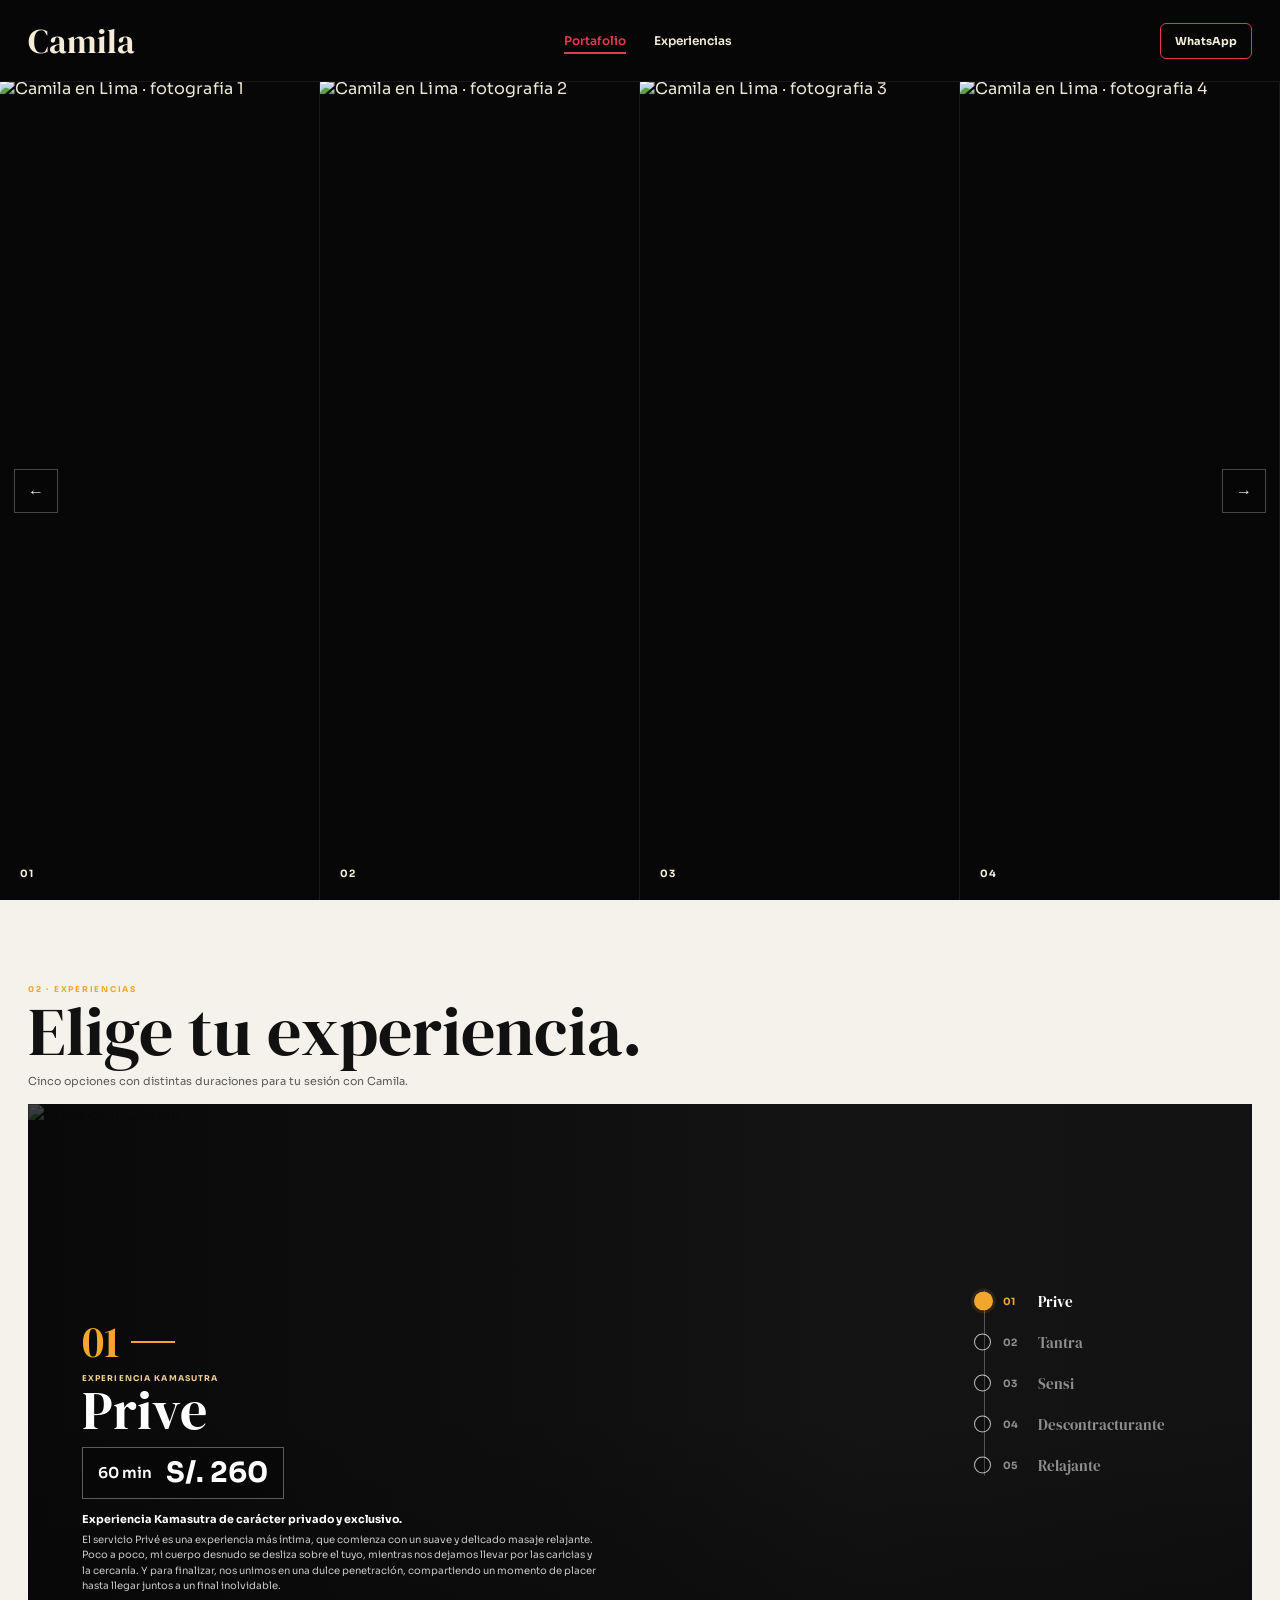
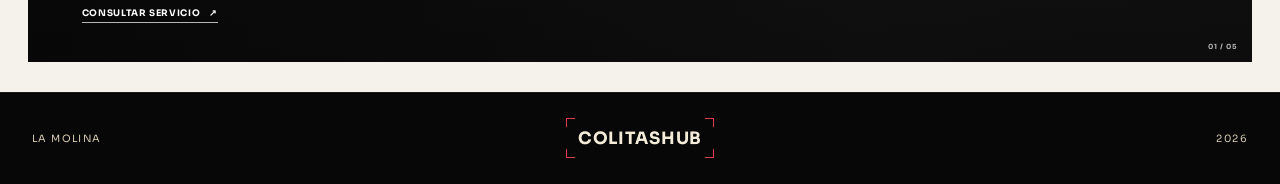
==== Camila/index.html @ efb4d477 "Corrige URL de Camila" ====
<!DOCTYPE html>
<html lang="es-PE">
<head>
  <meta charset="UTF-8">
  <meta name="viewport" content="width=device-width, initial-scale=1.0">
  <meta name="theme-color" content="#070707">
  <meta name="color-scheme" content="dark light">

  <title>Camila en Lima | Portafolio y experiencias | ColitasHub</title>
  <meta name="description" content="Conoce el perfil de Camila en ColitasHub: portafolio, experiencias, duraciones, precios y contacto directo por WhatsApp en Lima.">
  <meta name="robots" content="index,follow,max-image-preview:large">
  <link rel="canonical" href="https://colitashub.com/Camila">
  <meta name="author" content="ColitasHub">

  <link rel="icon" href="https://media.nannaspa.com/shared/colitashub/favicon/favicon.ico" sizes="any">
  <link rel="icon" type="image/png" sizes="32x32" href="https://media.nannaspa.com/shared/colitashub/favicon/favicon-32x32.png">
  <link rel="icon" type="image/png" sizes="16x16" href="https://media.nannaspa.com/shared/colitashub/favicon/favicon-16x16.png">
  <link rel="apple-touch-icon" sizes="180x180" href="https://media.nannaspa.com/shared/colitashub/favicon/apple-touch-icon.png">
  <link rel="manifest" href="https://media.nannaspa.com/shared/colitashub/favicon/site.webmanifest">

  <meta property="og:type" content="profile">
  <meta property="og:locale" content="es_PE">
  <meta property="og:site_name" content="ColitasHub">
  <meta property="og:url" content="https://colitashub.com/Camila">
  <meta property="og:title" content="Camila en Lima | ColitasHub">
  <meta property="og:description" content="Explora el portafolio y las experiencias de Camila en ColitasHub.">
  <meta property="og:image" content="https://media.nannaspa.com/catalogo/masajistas/Camila/camila-masajista-nanna-lima-lenceria-portada.webp">
  <meta property="og:image:alt" content="Camila — ColitasHub">

  <meta name="twitter:card" content="summary_large_image">
  <meta name="twitter:title" content="Camila en Lima | ColitasHub">
  <meta name="twitter:description" content="Portafolio, experiencias y contacto directo con Camila en ColitasHub.">
  <meta name="twitter:image" content="https://media.nannaspa.com/catalogo/masajistas/Camila/camila-masajista-nanna-lima-lenceria-portada.webp">

  <link rel="preconnect" href="https://media.nannaspa.com" crossorigin>
  <link rel="preload" as="image" href="https://media.nannaspa.com/catalogo/masajistas/Camila/camila-masajista-nanna-lima-lenceria-01.webp" fetchpriority="high">
  <link rel="preload" as="image" href="https://media.nannaspa.com/servicios/masaje-prive-nanna-lima.webp">

  <link rel="preconnect" href="https://fonts.googleapis.com">
  <link rel="preconnect" href="https://fonts.gstatic.com" crossorigin>
  <link href="https://fonts.googleapis.com/css2?family=DM+Serif+Display&family=Sora:wght@300;400;500;600;700&display=swap" rel="stylesheet">

  <link rel="stylesheet" href="styles-camila.css?v=20261027-1">
  <script src="app-camila.js?v=20261027-1" defer></script>

  <script type="application/ld+json">
  {
    "@context": "https://schema.org",
    "@type": "ProfilePage",
    "name": "Camila | ColitasHub",
    "url": "https://colitashub.com/Camila",
    "description": "Perfil de Camila en ColitasHub con portafolio, experiencias y contacto en Lima.",
    "inLanguage": "es-PE",
    "mainEntity": {
      "@type": "Person",
      "name": "Camila",
      "image": "https://media.nannaspa.com/catalogo/masajistas/Camila/camila-masajista-nanna-lima-lenceria-portada.webp",
      "description": "Perfil destacado de ColitasHub en Lima."
    },
    "isPartOf": {
      "@type": "WebSite",
      "name": "ColitasHub",
      "url": "https://colitashub.com/"
    }
  }
  </script>
</head>
<body>

  <header class="floating-nav">
    <a class="profile-title" href="../index.html" aria-label="Camila — volver a ColitasHub">Camila</a>

    <nav class="top-links" aria-label="Navegación del perfil de Camila">
      <a class="menu-link is-active" href="#portafolio">Portafolio</a>
      <a class="menu-link" href="#experiencias">Experiencias</a>
    </nav>

    <a class="whatsapp-button" href="https://wa.me/51941718359" target="_blank" rel="noopener noreferrer" aria-label="Contactar a Camila por WhatsApp">
      WhatsApp
    </a>
  </header>

  <main>
    <section class="portfolio-panels" id="portafolio" aria-labelledby="portafolio-title">
      <h1 id="portafolio-title" class="sr-only">Camila en Lima — portafolio y experiencias</h1>

      <button class="gallery-arrow gallery-prev" id="galleryPrev" type="button" aria-label="Ver elemento anterior del portafolio">←</button>

      <div class="panel-track" id="panelTrack" aria-label="Portafolio de fotos de Camila"></div>

      <button class="gallery-arrow gallery-next" id="galleryNext" type="button" aria-label="Ver siguiente elemento del portafolio">→</button>
    </section>

    <section class="experiences-section" id="experiencias" aria-labelledby="experiencias-title">
      <div class="experiences-heading">
        <p class="eyebrow">02 · EXPERIENCIAS</p>
        <h2 id="experiencias-title">Elige tu experiencia.</h2>
        <p>Cinco opciones con distintas duraciones para tu sesión con Camila.</p>
      </div>

      <div class="experience-stage">
        <div class="experience-media">
          <img
            id="experienceImage"
            src="https://media.nannaspa.com/servicios/masaje-prive-nanna-lima.webp"
            alt="Experiencia Prive con Camila"
            width="1600"
            height="1000"
            loading="eager"
            decoding="async"
          >
        </div>

        <div class="experience-overlay" id="experienceOverlay" aria-hidden="true"></div>

        <article class="experience-copy" aria-live="polite">
          <div class="experience-number-row" aria-hidden="true">
            <span id="experienceNumber">01</span>
            <span class="number-line"></span>
          </div>

          <p class="experience-kicker" id="experienceKicker">Experiencia Kamasutra</p>
          <h3 id="experienceTitle">Prive</h3>

          <div class="experience-prices" id="experiencePrices" aria-label="Precios de Prive">
            <span class="price-chip">60 min <strong>S/. 260</strong></span>
          </div>

          <p class="experience-lead" id="experienceLead">Experiencia Kamasutra de carácter privado y exclusivo.</p>
          <p class="experience-detail" id="experienceDetail">El servicio Privé es una experiencia más íntima, que comienza con un suave y delicado masaje relajante. Poco a poco, mi cuerpo desnudo se desliza sobre el tuyo, mientras nos dejamos llevar por las caricias y la cercanía. Y para finalizar, nos unimos en una dulce penetración, compartiendo un momento de placer hasta llegar juntos a un final inolvidable.</p>

          <a class="experience-cta" href="https://wa.me/51941718359" target="_blank" rel="noopener noreferrer" aria-label="Consultar la experiencia seleccionada por WhatsApp">
            Consultar servicio <span aria-hidden="true">↗</span>
          </a>
        </article>

        <nav class="experience-nav" id="experienceNav" aria-label="Seleccionar experiencia"></nav>

        <div class="experience-count" id="experienceCount" aria-live="polite">01 / 05</div>
      </div>

      <noscript>
        <div class="noscript-services">
          <h3>Experiencias disponibles</h3>
          <p>Prive: 60 min S/. 260</p>
          <p>Tantra: 50 min S/. 220</p>
          <p>Sensi: 50 min S/. 180</p>
          <p>Descontracturante: 50 min S/. 130</p>
          <p>Relajante: 50 min S/. 100</p>
        </div>
      </noscript>
    </section>
  </main>

  <footer class="site-footer">
    <div class="footer-side footer-left">La Molina</div>

    <a class="footer-brand" href="../index.html" aria-label="Volver a ColitasHub">
      <span class="footer-frame" aria-hidden="true">
        <span class="footer-corner tl"></span>
        <span class="footer-corner tr"></span>
        <span class="footer-corner bl"></span>
        <span class="footer-corner br"></span>
        <span>COLITASHUB</span>
      </span>
    </a>

    <div class="footer-side footer-right">2026</div>
  </footer>

  <div class="video-modal" id="videoModal" aria-hidden="true">
    <div class="video-modal-backdrop" data-close-video></div>
    <div class="video-modal-dialog" role="dialog" aria-modal="true" aria-label="Video de Camila">
      <button class="video-modal-close" id="videoModalClose" type="button" aria-label="Cerrar video">×</button>
      <div class="video-modal-frame">
        <video id="videoModalPlayer" controls playsinline preload="metadata" aria-label="Video de Camila"></video>
      </div>
    </div>
  </div>

  <div class="image-modal" id="imageModal" aria-hidden="true">
    <div class="image-modal-backdrop" data-close-image></div>
    <div class="image-modal-dialog" role="dialog" aria-modal="true" aria-label="Fotografía ampliada de Camila">
      <button class="image-modal-close" id="imageModalClose" type="button" aria-label="Cerrar fotografía">×</button>
      <button class="image-modal-arrow image-modal-prev" id="imageModalPrev" type="button" aria-label="Fotografía anterior">←</button>
      <div class="image-modal-frame">
        <img id="imageModalPhoto" src="" alt="Fotografía ampliada de Camila">
      </div>
      <button class="image-modal-arrow image-modal-next" id="imageModalNext" type="button" aria-label="Fotografía siguiente">→</button>
      <div class="image-modal-count" id="imageModalCount" aria-live="polite"></div>
    </div>
  </div>

</body>
</html>
---- Camila/styles-camila.css ----
:root{
  --black:#070707;
  --ivory:#f4ecd9;
  --ivory-soft:#d7ccb4;
  --red:#e03a4e;
  --gold:#f2a62b;
  --serif:"DM Serif Display",Georgia,serif;
  --sans:"Sora",Arial,sans-serif;
  --header-h:82px;
}

*{box-sizing:border-box;margin:0;padding:0}
html{scroll-behavior:smooth;scroll-padding-top:var(--header-h)}
body{
  min-width:320px;
  background:var(--black);
  color:var(--ivory);
  font-family:var(--sans);
  overflow-x:hidden;
}
img{display:block;width:100%}
a{text-decoration:none;color:inherit}
button{font:inherit}

.floating-nav{
  position:fixed;
  z-index:50;
  top:0;left:0;
  width:100%;
  height:var(--header-h);
  display:grid;
  grid-template-columns:auto 1fr auto;
  align-items:center;
  gap:24px;
  padding:0 28px;
  background:rgba(7,7,7,.76);
  backdrop-filter:blur(12px);
  border-bottom:1px solid rgba(244,236,217,.07);
}
.profile-title{
  font-family:var(--serif);
  font-size:34px;
  line-height:1;
}
.top-links{
  display:flex;
  justify-content:center;
  gap:28px;
}
.menu-link{
  position:relative;
  color:var(--ivory);
  font-size:12px;
  font-weight:600;
  opacity:0;
  transform:translateY(-8px);
  transition:color .25s ease,transform .25s ease,opacity .5s ease;
}
body.loaded .menu-link{opacity:1;transform:translateY(0)}
body.loaded .menu-link:nth-child(1){transition-delay:.10s}
body.loaded .menu-link:nth-child(2){transition-delay:.18s}
.menu-link::after{
  content:"";
  position:absolute;
  left:0;bottom:-6px;
  width:0;height:2px;
  background:var(--red);
  transition:width .25s ease;
}
.menu-link:hover,.menu-link.is-active{color:var(--red);transform:translateY(-2px)}
.menu-link:hover::after,.menu-link.is-active::after{width:100%}
.whatsapp-button{
  border:1px solid var(--red);
  border-radius:6px;
  padding:10px 14px;
  font-size:11px;
  font-weight:700;
  transition:.25s ease;
}
.whatsapp-button:hover{background:var(--red);transform:translateY(-2px)}

.portfolio-panels{
  position:relative;
  min-height:100vh;
  padding-top:var(--header-h);
  overflow:hidden;
}
.panel-track{
  display:flex;
  width:100%;
  height:calc(100vh - var(--header-h));
  overflow-x:auto;
  overflow-y:hidden;
  scroll-behavior:smooth;
  scroll-snap-type:x proximity;
  scrollbar-width:none;
}
.panel-track::-webkit-scrollbar{display:none}
.gallery-panel{
  position:relative;
  flex:0 0 25%;
  height:100%;
  overflow:hidden;
  border-right:1px solid rgba(244,236,217,.08);
  opacity:0;
  transform:translateY(20px);
  scroll-snap-align:start;
  transition:opacity .75s ease,transform .75s cubic-bezier(.2,.7,.2,1);
}
body.loaded .gallery-panel{opacity:1;transform:translateY(0)}
body.loaded .gallery-panel:nth-child(1){transition-delay:.06s}
body.loaded .gallery-panel:nth-child(2){transition-delay:.12s}
body.loaded .gallery-panel:nth-child(3){transition-delay:.18s}
body.loaded .gallery-panel:nth-child(4){transition-delay:.24s}
.gallery-panel img,
.gallery-panel video{
  position:absolute;inset:0;
  width:100%;height:100%;
  object-fit:cover;
  transform:scale(1.01);
  filter:brightness(.98) contrast(1.02);
  transition:transform .65s cubic-bezier(.2,.7,.2,1),filter .45s ease;
}
.gallery-panel::after{
  content:"";
  position:absolute;inset:0;
  background:linear-gradient(0deg,rgba(7,7,7,.22),rgba(7,7,7,.02) 48%);
}
.panel-number{
  position:absolute;
  z-index:4;
  left:20px;bottom:20px;
  font-size:10px;
  font-weight:700;
  letter-spacing:.14em;
}
@media(hover:hover) and (pointer:fine){
  .gallery-panel:hover img,
  .gallery-panel:hover video{transform:scale(1.05);filter:brightness(1.02)}
}
.gallery-arrow{
  position:absolute;
  z-index:20;
  top:calc(50% + (var(--header-h)/2));
  transform:translateY(-50%);
  width:44px;height:44px;
  border:1px solid rgba(244,236,217,.28);
  background:rgba(7,7,7,.42);
  color:var(--ivory);
  cursor:pointer;
  transition:.25s ease;
}
.gallery-arrow:hover{background:var(--red);border-color:var(--red);transform:translateY(-50%) scale(1.05)}
.gallery-prev{left:14px}
.gallery-next{right:14px}

/* EXPERIENCIAS COMPACTAS */
.experiences-section{
  background:#f5f2ec;
  color:#111;
  padding:84px 28px 30px;
}

.experiences-heading{
  max-width:840px;
  margin-bottom:16px;
}
.eyebrow{
  color:var(--gold);
  font-size:8px;
  font-weight:700;
  letter-spacing:.22em;
  margin-bottom:6px;
}
.experiences-heading h2{
  font-family:var(--serif);
  font-size:clamp(44px,5.3vw,76px);
  line-height:.94;
  font-weight:400;
}
.experiences-heading>p:last-child{
  margin-top:10px;
  color:#5d5a54;
  font-size:11px;
}

/* más compacta: antes hasta 760px */
.experience-stage{
  position:relative;
  height:min(62vh,610px);
  min-height:500px;
  overflow:hidden;
  background:#161616;
}

.experience-media,
.experience-overlay{
  position:absolute;
  inset:0;
}

.experience-media img{
  width:100%;
  height:100%;
  object-fit:cover;
  opacity:1;
  transform:scale(1);
  filter:brightness(1);
  transition:
    opacity .65s cubic-bezier(.2,.7,.2,1),
    transform .95s cubic-bezier(.2,.7,.2,1),
    filter .85s cubic-bezier(.2,.7,.2,1);
}

/* entrada: grande -> pequeño / oscuro -> visible */
.experience-media img.is-changing{
  opacity:.38;
  transform:scale(1.07);
  filter:brightness(.40);
}

.experience-overlay{
  background:
    linear-gradient(90deg,rgba(5,5,5,.76) 0%,rgba(5,5,5,.42) 41%,rgba(5,5,5,.12) 68%,rgba(5,5,5,.22) 100%),
    linear-gradient(0deg,rgba(5,5,5,.42),transparent 45%);
  opacity:1;
  transition:opacity .8s cubic-bezier(.2,.7,.2,1);
}
.experience-overlay.is-changing{
  opacity:1;
  background:
    linear-gradient(90deg,rgba(5,5,5,.88) 0%,rgba(5,5,5,.70) 46%,rgba(5,5,5,.48) 74%,rgba(5,5,5,.60) 100%),
    linear-gradient(0deg,rgba(5,5,5,.68),rgba(5,5,5,.28) 55%,rgba(5,5,5,.15));
}

.experience-copy{
  position:absolute;
  z-index:4;
  left:4.4%;
  bottom:7%;
  width:min(46%,560px);
  color:white;
}

.experience-number-row{
  display:flex;
  align-items:center;
  gap:12px;
  color:var(--gold);
}
#experienceNumber{
  font-family:var(--serif);
  font-size:44px;
  line-height:1;
}
.number-line{
  width:44px;
  height:2px;
  background:var(--gold);
}
.experience-kicker{
  margin-top:9px;
  color:#f3d094;
  font-size:8px;
  font-weight:700;
  letter-spacing:.14em;
  text-transform:uppercase;
}
.experience-copy h3{
  margin-top:2px;
  font-family:var(--serif);
  font-size:clamp(42px,4.2vw,65px);
  line-height:.94;
  font-weight:400;
}
.experience-prices{
  display:flex;
  gap:8px;
  flex-wrap:wrap;
  margin-top:11px;
}
.price-chip{
  display:inline-flex;
  align-items:center;
  gap:12px;
  border:1px solid rgba(255,255,255,.34);
  background:rgba(0,0,0,.28);
  padding:11px 15px;
  font-size:15px;
  line-height:1;
  font-weight:600;
}
.price-chip strong{
  margin-left:2px;
  color:white;
  font-size:28px;
  line-height:1;
  font-weight:700;
}
.experience-lead{
  margin-top:13px;
  font-size:11px;
  font-weight:700;
  max-width:520px;
}
.experience-detail{
  margin-top:6px;
  color:rgba(255,255,255,.77);
  font-size:10px;
  line-height:1.55;
  max-width:520px;
}
.experience-cta{
  display:inline-flex;
  gap:9px;
  margin-top:13px;
  color:white;
  font-size:9px;
  font-weight:700;
  text-transform:uppercase;
  letter-spacing:.07em;
  border-bottom:1px solid rgba(255,255,255,.7);
  padding-bottom:3px;
  transition:.25s ease;
}
.experience-cta:hover{color:var(--gold);border-color:var(--gold)}

.experience-nav{
  position:absolute;
  z-index:5;
  right:6%;
  top:50%;
  transform:translateY(-50%);
  display:flex;
  flex-direction:column;
}
.experience-nav::before{
  content:"";
  position:absolute;
  left:10px;
  top:10px;
  bottom:10px;
  width:1px;
  background:rgba(255,255,255,.28);
}
.experience-tab{
  position:relative;
  display:grid;
  grid-template-columns:22px 28px auto;
  align-items:center;
  gap:7px;
  min-width:205px;
  border:0;
  background:transparent;
  color:rgba(255,255,255,.52);
  text-align:left;
  padding:10px 0;
  cursor:pointer;
  transition:.25s ease;
}
.experience-tab .dot{
  position:relative;
  z-index:2;
  width:17px;
  height:17px;
  border:1px solid rgba(255,255,255,.72);
  border-radius:50%;
  background:rgba(0,0,0,.18);
  transition:.25s ease;
}
.experience-tab .tab-num{
  font-size:10px;
  font-weight:700;
  letter-spacing:.07em;
}
.experience-tab .tab-name{
  font-family:var(--serif);
  font-size:15px;
}
.experience-tab.is-active{
  color:white;
}
.experience-tab.is-active .dot{
  width:19px;height:19px;
  background:var(--gold);
  border:4px solid rgba(242,166,43,.28);
  box-shadow:0 0 0 3px rgba(242,166,43,.11);
}
.experience-tab.is-active .tab-num{color:var(--gold)}
.experience-tab:hover{color:white}

.experience-count{
  position:absolute;
  z-index:5;
  right:14px;
  bottom:11px;
  color:rgba(255,255,255,.68);
  font-size:7px;
  font-weight:700;
  letter-spacing:.14em;
}

/* FOOTER */
.site-footer{
  min-height:92px;
  display:grid;
  grid-template-columns:1fr auto 1fr;
  align-items:center;
  gap:20px;
  padding:22px 32px;
  background:var(--black);
  border-top:1px solid rgba(244,236,217,.08);
  color:var(--ivory-soft);
}
.footer-side{font-size:10px;text-transform:uppercase;letter-spacing:.14em}
.footer-left{justify-self:start}
.footer-right{justify-self:end}
.footer-brand{justify-self:center}
.footer-frame{
  position:relative;
  display:inline-flex;
  align-items:center;
  justify-content:center;
  min-width:138px;
  min-height:40px;
  padding:7px 12px;
  color:var(--ivory);
  font-size:17px;
  font-weight:700;
  letter-spacing:.04em;
}
.footer-corner{
  position:absolute;
  width:9px;height:9px;
  border-color:var(--red);
  border-style:solid;
}
.footer-corner.tl{top:0;left:0;border-width:1.5px 0 0 1.5px}
.footer-corner.tr{top:0;right:0;border-width:1.5px 1.5px 0 0}
.footer-corner.bl{bottom:0;left:0;border-width:0 0 1.5px 1.5px}
.footer-corner.br{bottom:0;right:0;border-width:0 1.5px 1.5px 0}

@media(max-width:1050px){
  .gallery-panel{flex-basis:33.333%}
  .experience-copy{width:52%}
  .experience-nav{right:3.5%}
}

@media(max-width:760px){
  :root{--header-h:92px}

  .floating-nav{
    height:var(--header-h);
    padding:12px 14px;
    grid-template-columns:auto 1fr;
    align-items:start;
    row-gap:8px;
  }
  .profile-title{font-size:28px}
  .top-links{justify-content:flex-end;gap:14px}
  .menu-link{font-size:10px}
  .whatsapp-button{
    grid-column:2;
    justify-self:end;
    padding:7px 10px;
    font-size:10px;
  }

  .panel-track{
    height:calc(100vh - var(--header-h));
    scroll-snap-type:x mandatory;
  }
  .gallery-panel{
    flex:0 0 82%;
    scroll-snap-align:center;
  }
  .gallery-arrow{
    width:40px;height:40px;
    top:calc(50% + (var(--header-h)/2));
  }
  .gallery-prev{left:8px}
  .gallery-next{right:8px}

  .experiences-section{
    padding:98px 16px 20px;
  }
  .experiences-heading{
    margin-bottom:12px;
  }
  .experiences-heading h2{
    font-size:46px;
  }
  .experiences-heading>p:last-child{
    margin-top:7px;
    font-size:9.5px;
  }

  .experience-stage{
    height:66vh;
    min-height:520px;
  }
  .experience-overlay{
    background:
      linear-gradient(0deg,rgba(5,5,5,.84) 0%,rgba(5,5,5,.54) 44%,rgba(5,5,5,.12) 73%),
      linear-gradient(90deg,rgba(5,5,5,.18),rgba(5,5,5,.08));
  }
  .experience-overlay.is-changing{
    background:
      linear-gradient(0deg,rgba(5,5,5,.92) 0%,rgba(5,5,5,.76) 50%,rgba(5,5,5,.45) 78%),
      linear-gradient(90deg,rgba(5,5,5,.42),rgba(5,5,5,.28));
  }

  .experience-copy{
    left:18px;
    right:18px;
    bottom:96px;
    width:auto;
  }
  #experienceNumber{font-size:38px}
  .number-line{width:34px}
  .experience-kicker{margin-top:6px}
  .experience-copy h3{font-size:44px}
  .experience-prices{margin-top:8px}
  .price-chip{
    font-size:15px;
    padding:10px 12px;
    gap:9px;
  }
  .price-chip strong{
    font-size:25px;
  }
  .experience-lead{margin-top:9px;font-size:10px}
  .experience-detail{
    font-size:9px;
    line-height:1.48;
    max-width:94%;
  }
  .experience-cta{margin-top:9px;font-size:8px}

  .experience-nav{
    left:14px;
    right:14px;
    top:auto;
    bottom:14px;
    transform:none;
    flex-direction:row;
    justify-content:space-between;
    overflow-x:auto;
    scrollbar-width:none;
  }
  .experience-nav::-webkit-scrollbar{display:none}
  .experience-nav::before{
    left:8px;
    right:8px;
    top:9px;
    bottom:auto;
    width:auto;
    height:1px;
  }
  .experience-tab{
    min-width:67px;
    grid-template-columns:1fr;
    justify-items:center;
    gap:4px;
    padding:0 3px;
    text-align:center;
  }
  .experience-tab .dot{
    width:18px;height:18px;
  }
  .experience-tab .tab-num{font-size:8px}
  .experience-tab .tab-name{
    font-size:10px;
    white-space:nowrap;
  }
  .experience-tab.is-active .dot{
    width:19px;height:19px;
  }
  .experience-count{
    right:8px;
    top:8px;
    bottom:auto;
  }

  .site-footer{
    grid-template-columns:1fr auto 1fr;
    padding:18px 16px;
    gap:10px;
  }
  .footer-side{font-size:8px}
  .footer-frame{
    min-width:118px;
    min-height:36px;
    font-size:14px;
  }
}

@media(prefers-reduced-motion:reduce){
  *,*::before,*::after{
    transition:none!important;
    scroll-behavior:auto!important;
  }
  .gallery-panel,.menu-link{opacity:1!important;transform:none!important}
}


.gallery-panel.is-video{cursor:pointer}
.gallery-panel.is-video::before{
  content:"▶";
  position:absolute;
  z-index:8;
  left:50%;top:50%;
  transform:translate(-50%,-50%);
  width:58px;height:58px;
  display:grid;place-items:center;
  border-radius:50%;
  border:1px solid rgba(244,236,217,.7);
  background:rgba(7,7,7,.42);
  color:var(--ivory);
  font-size:18px;
  padding-left:3px;
  backdrop-filter:blur(6px);
  transition:.25s ease;
}
.gallery-panel.is-video:hover::before{
  transform:translate(-50%,-50%) scale(1.08);
  background:var(--red);
  border-color:var(--red);
}
.video-modal{
  position:fixed;inset:0;z-index:120;
  display:grid;place-items:center;
  padding:28px;
  opacity:0;visibility:hidden;pointer-events:none;
  transition:opacity .28s ease,visibility .28s ease;
}
.video-modal.is-open{
  opacity:1;visibility:visible;pointer-events:auto;
}
.video-modal-backdrop{
  position:absolute;inset:0;
  background:rgba(0,0,0,.88);
  backdrop-filter:blur(10px);
}
.video-modal-dialog{
  position:relative;z-index:2;
  width:min(92vw,920px);
  max-height:90vh;
}
.video-modal-frame{
  width:100%;
  max-height:86vh;
  display:flex;align-items:center;justify-content:center;
  background:#000;
  box-shadow:0 24px 80px rgba(0,0,0,.5);
}
.video-modal-frame video{
  width:100%;
  max-height:86vh;
  object-fit:contain;
  background:#000;
}
.video-modal-close{
  position:absolute;z-index:4;
  top:-18px;right:-18px;
  width:44px;height:44px;
  border:1px solid rgba(244,236,217,.4);
  border-radius:50%;
  background:rgba(7,7,7,.86);
  color:var(--ivory);
  font-size:28px;
  cursor:pointer;
  transition:.25s ease;
}
.video-modal-close:hover{
  background:var(--red);
  border-color:var(--red);
  transform:rotate(90deg);
}
body.video-modal-open{overflow:hidden}
@media(max-width:760px){
  .gallery-panel.is-video::before{width:52px;height:52px;font-size:16px}
  .video-modal{padding:14px}
  .video-modal-dialog{width:100%;max-height:92vh}
  .video-modal-frame,.video-modal-frame video{max-height:88vh}
  .video-modal-close{top:10px;right:10px;width:40px;height:40px;background:rgba(7,7,7,.72)}
}


/* SEO / ACCESSIBILITY / PERFORMANCE */
.sr-only{
  position:absolute!important;
  width:1px!important;
  height:1px!important;
  padding:0!important;
  margin:-1px!important;
  overflow:hidden!important;
  clip:rect(0,0,0,0)!important;
  white-space:nowrap!important;
  border:0!important;
}

.profile-title{
  text-decoration:none;
}

.menu-link:focus-visible,
.whatsapp-button:focus-visible,
.profile-title:focus-visible,
.gallery-arrow:focus-visible,
.experience-tab:focus-visible,
.experience-cta:focus-visible,
.footer-brand:focus-visible,
.video-modal-close:focus-visible{
  outline:2px solid var(--gold);
  outline-offset:4px;
}

.noscript-services{
  margin-top:20px;
  padding:18px;
  background:#fff;
  color:#111;
  border:1px solid rgba(0,0,0,.12);
}
.noscript-services h3{
  margin-bottom:10px;
  font-family:var(--serif);
  font-size:24px;
}
.noscript-services p + p{
  margin-top:6px;
}

/* VISOR DE FOTOS A PANTALLA COMPLETA */
.gallery-panel[role="button"]{cursor:zoom-in}

.image-modal{
  position:fixed;
  inset:0;
  z-index:140;
  display:grid;
  place-items:center;
  padding:24px;
  opacity:0;
  visibility:hidden;
  pointer-events:none;
  transition:opacity .25s ease,visibility .25s ease;
}
.image-modal.is-open{
  opacity:1;
  visibility:visible;
  pointer-events:auto;
}
.image-modal-backdrop{
  position:absolute;
  inset:0;
  background:rgba(0,0,0,.94);
  backdrop-filter:blur(8px);
}
.image-modal-dialog{
  position:relative;
  z-index:2;
  width:min(96vw,1400px);
  height:min(92vh,1000px);
  display:flex;
  align-items:center;
  justify-content:center;
}
.image-modal-frame{
  width:100%;
  height:100%;
  display:flex;
  align-items:center;
  justify-content:center;
}
.image-modal-frame img{
  width:auto;
  height:auto;
  max-width:100%;
  max-height:100%;
  object-fit:contain;
  box-shadow:0 24px 80px rgba(0,0,0,.45);
}
.image-modal-close{
  position:absolute;
  z-index:5;
  top:8px;
  right:8px;
  width:46px;
  height:46px;
  border:1px solid rgba(244,236,217,.45);
  border-radius:50%;
  background:rgba(7,7,7,.72);
  color:var(--ivory);
  font-size:28px;
  cursor:pointer;
  transition:.2s ease;
}
.image-modal-close:hover{
  background:var(--red);
  border-color:var(--red);
}
.image-modal-arrow{
  position:absolute;
  z-index:5;
  top:50%;
  transform:translateY(-50%);
  width:52px;
  height:52px;
  border:1px solid rgba(244,236,217,.42);
  background:rgba(7,7,7,.58);
  color:var(--ivory);
  font-size:22px;
  cursor:pointer;
  transition:.2s ease;
}
.image-modal-arrow:hover{
  background:var(--red);
  border-color:var(--red);
}
.image-modal-prev{left:8px}
.image-modal-next{right:8px}
.image-modal-count{
  position:absolute;
  left:50%;
  bottom:6px;
  transform:translateX(-50%);
  color:rgba(255,255,255,.78);
  font-size:11px;
  font-weight:700;
  letter-spacing:.14em;
}
body.image-modal-open{overflow:hidden}

@media(max-width:760px){
  .image-modal{padding:10px}
  .image-modal-dialog{
    width:100%;
    height:94vh;
  }
  .image-modal-arrow{
    width:44px;
    height:44px;
    font-size:20px;
  }
  .image-modal-prev{left:4px}
  .image-modal-next{right:4px}
  .image-modal-close{
    top:8px;
    right:8px;
    width:42px;
    height:42px;
  }
}
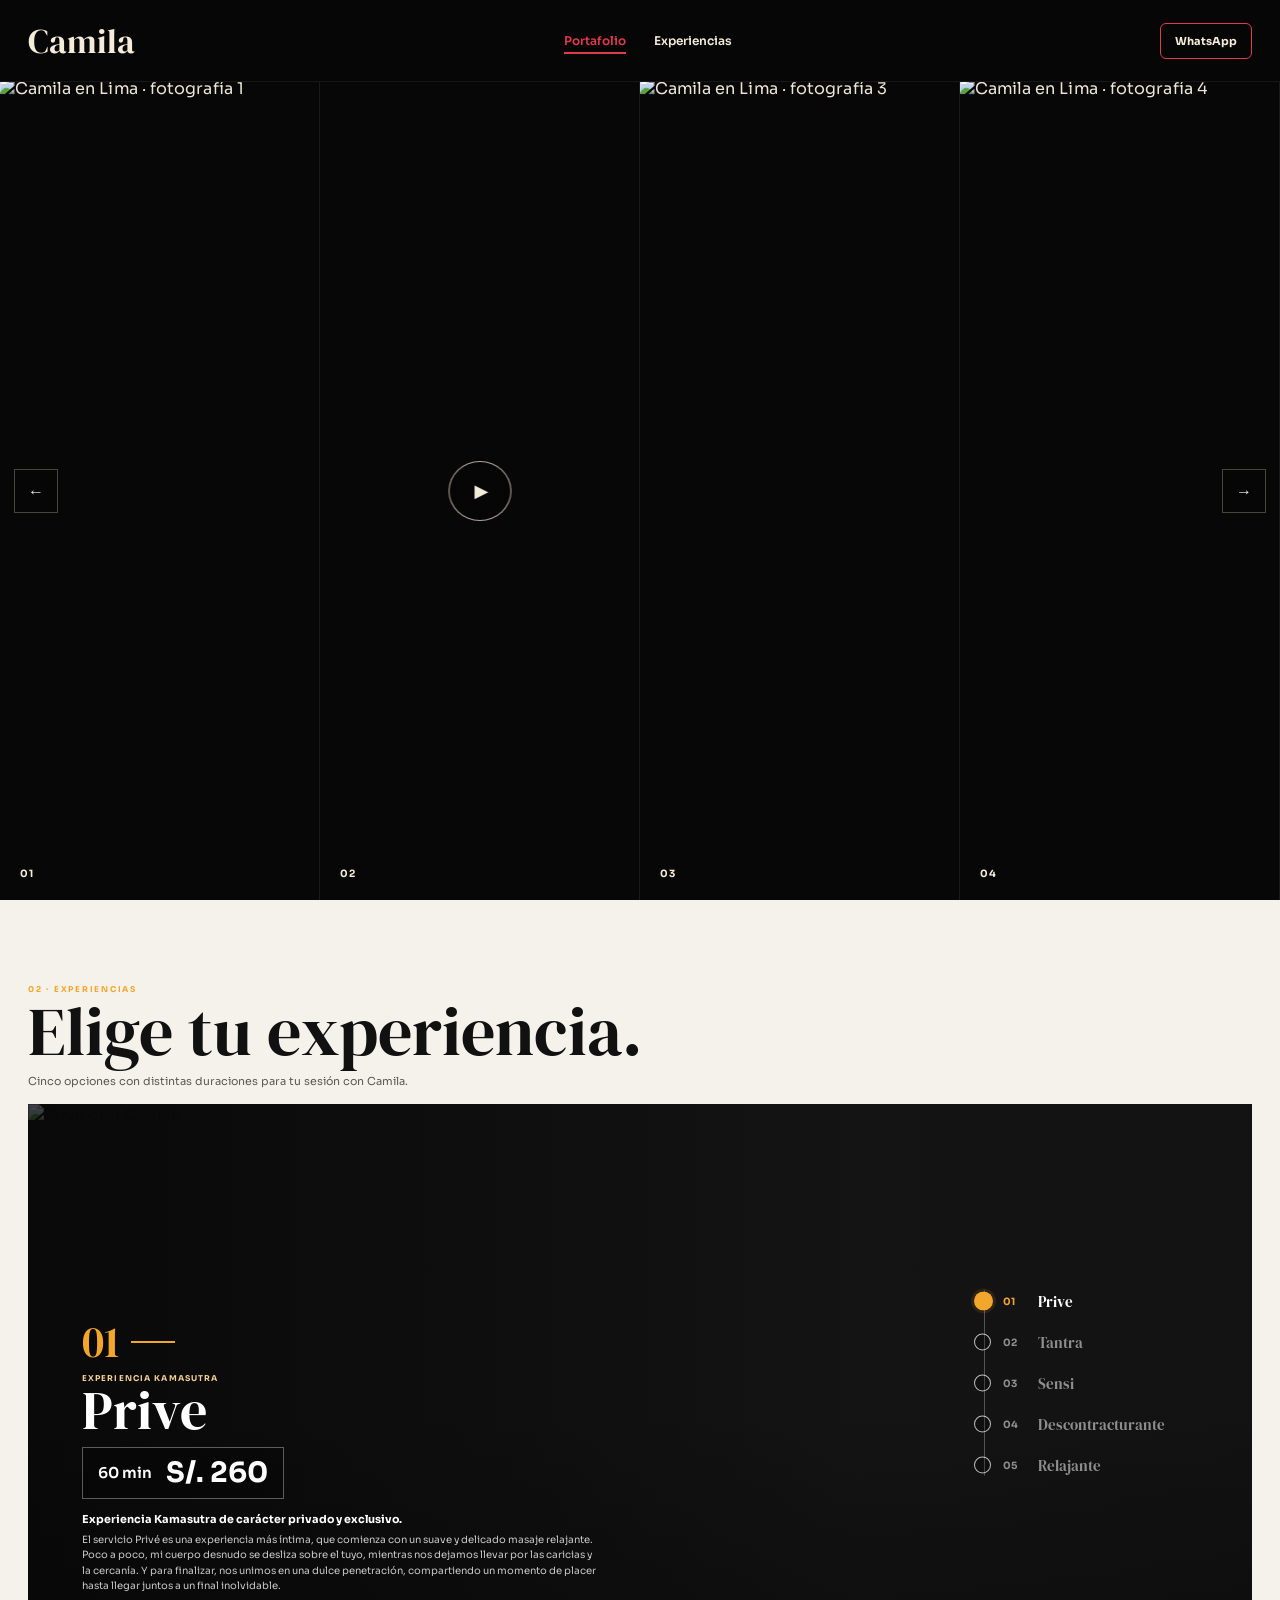
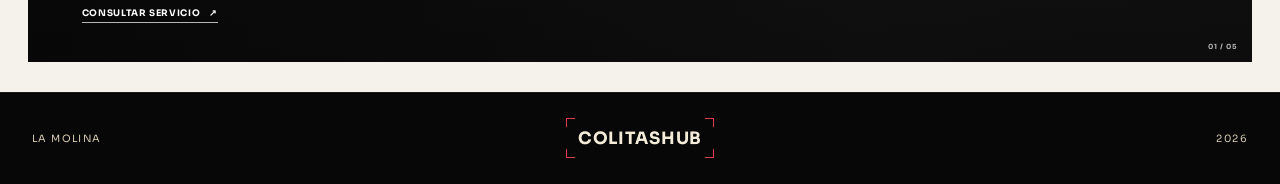
==== commit fb08928b: "Actualiza Camila con fotos V2 y nueva portada" ====
--- a/Camila/index.html
+++ b/Camila/index.html
@@ -7,7 +7,7 @@
   <meta name="color-scheme" content="dark light">
 
   <title>Camila en Lima | Portafolio y experiencias | ColitasHub</title>
-  <meta name="description" content="Conoce el perfil de Camila en ColitasHub: portafolio, experiencias, duraciones, precios y contacto directo por WhatsApp en Lima.">
+  <meta name="description" content="Conoce el perfil de Camila en ColitasHub: portafolio, videos, experiencias, duraciones, precios y contacto directo por WhatsApp en Lima.">
   <meta name="robots" content="index,follow,max-image-preview:large">
   <link rel="canonical" href="https://colitashub.com/Camila">
   <meta name="author" content="ColitasHub">
@@ -23,17 +23,17 @@
   <meta property="og:site_name" content="ColitasHub">
   <meta property="og:url" content="https://colitashub.com/Camila">
   <meta property="og:title" content="Camila en Lima | ColitasHub">
-  <meta property="og:description" content="Explora el portafolio y las experiencias de Camila en ColitasHub.">
+  <meta property="og:description" content="Explora el portafolio, videos y experiencias de Camila en ColitasHub.">
   <meta property="og:image" content="https://media.nannaspa.com/catalogo/masajistas/Camila/camila-masajista-nanna-lima-lenceria-portada.webp">
   <meta property="og:image:alt" content="Camila — ColitasHub">
 
   <meta name="twitter:card" content="summary_large_image">
   <meta name="twitter:title" content="Camila en Lima | ColitasHub">
-  <meta name="twitter:description" content="Portafolio, experiencias y contacto directo con Camila en ColitasHub.">
+  <meta name="twitter:description" content="Portafolio, videos, experiencias y contacto directo con Camila en ColitasHub.">
   <meta name="twitter:image" content="https://media.nannaspa.com/catalogo/masajistas/Camila/camila-masajista-nanna-lima-lenceria-portada.webp">
 
   <link rel="preconnect" href="https://media.nannaspa.com" crossorigin>
-  <link rel="preload" as="image" href="https://media.nannaspa.com/catalogo/masajistas/Camila/camila-masajista-nanna-lima-lenceria-01.webp" fetchpriority="high">
+  <link rel="preload" as="image" href="https://media.nannaspa.com/catalogo/masajistas/Camila/camila-masajista-colitashub-lima-lenceria-01-v2.webp" fetchpriority="high">
   <link rel="preload" as="image" href="https://media.nannaspa.com/servicios/masaje-prive-nanna-lima.webp">
 
   <link rel="preconnect" href="https://fonts.googleapis.com">
@@ -41,7 +41,7 @@
   <link href="https://fonts.googleapis.com/css2?family=DM+Serif+Display&family=Sora:wght@300;400;500;600;700&display=swap" rel="stylesheet">
 
   <link rel="stylesheet" href="styles-camila.css?v=20261027-1">
-  <script src="app-camila.js?v=20261027-1" defer></script>
+  <script src="app-camila.js?v=20261028-3" defer></script>
 
   <script type="application/ld+json">
   {
@@ -49,7 +49,7 @@
     "@type": "ProfilePage",
     "name": "Camila | ColitasHub",
     "url": "https://colitashub.com/Camila",
-    "description": "Perfil de Camila en ColitasHub con portafolio, experiencias y contacto en Lima.",
+    "description": "Perfil de Camila en ColitasHub con portafolio, videos, experiencias y contacto en Lima.",
     "inLanguage": "es-PE",
     "mainEntity": {
       "@type": "Person",
@@ -82,11 +82,11 @@
 
   <main>
     <section class="portfolio-panels" id="portafolio" aria-labelledby="portafolio-title">
-      <h1 id="portafolio-title" class="sr-only">Camila en Lima — portafolio y experiencias</h1>
+      <h1 id="portafolio-title" class="sr-only">Camila en Lima — portafolio, videos y experiencias</h1>
 
       <button class="gallery-arrow gallery-prev" id="galleryPrev" type="button" aria-label="Ver elemento anterior del portafolio">←</button>
 
-      <div class="panel-track" id="panelTrack" aria-label="Portafolio de fotos de Camila"></div>
+      <div class="panel-track" id="panelTrack" aria-label="Portafolio de fotos y videos de Camila"></div>
 
       <button class="gallery-arrow gallery-next" id="galleryNext" type="button" aria-label="Ver siguiente elemento del portafolio">→</button>
     </section>
